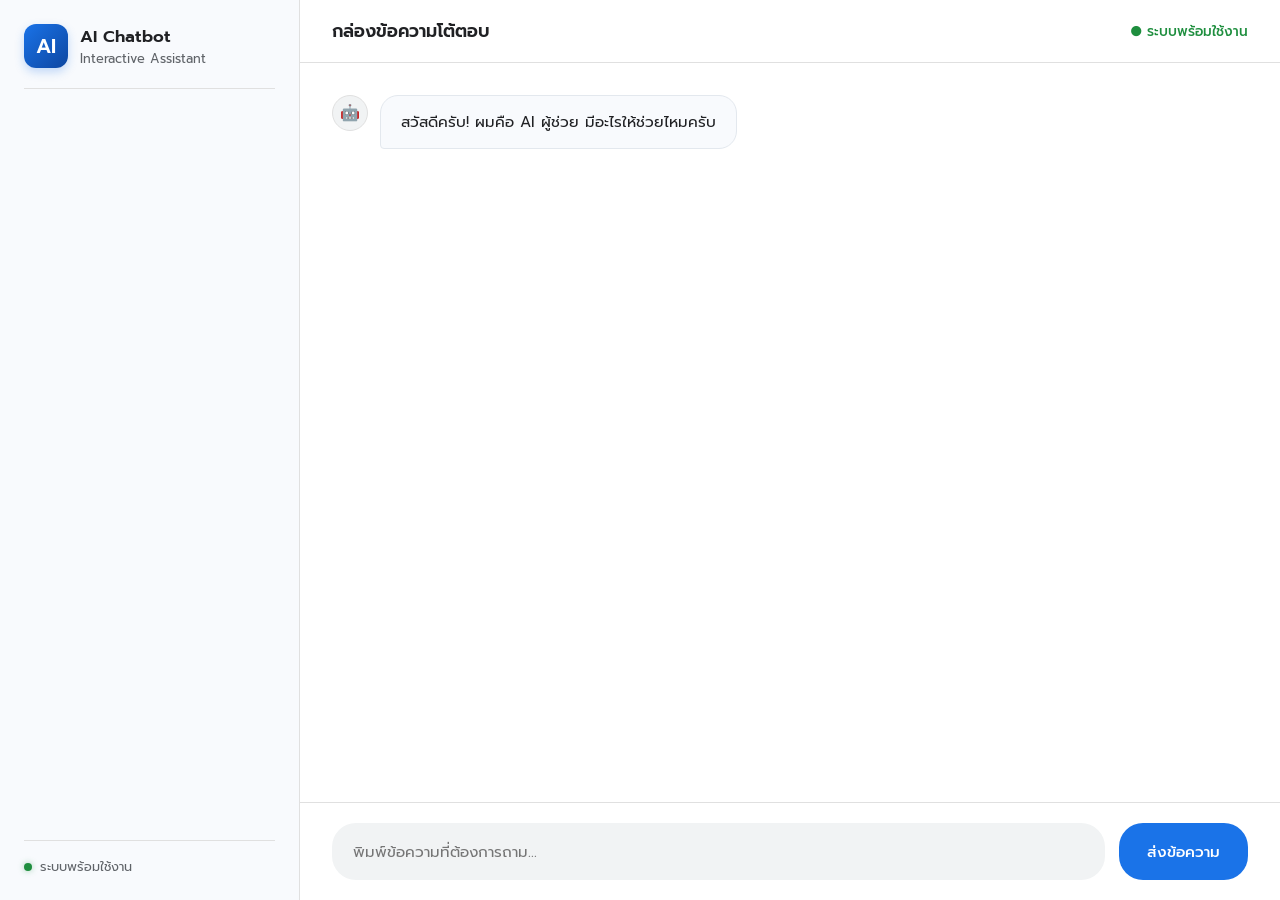
==== index.html @ 9428c5b2 "Initial chatbot project" ====
<!DOCTYPE html>
<html lang="th">
<head>
  <meta charset="UTF-8">
  <meta name="viewport" content="width=device-width, initial-scale=1.0">
  <title>AI Chatbot</title>
  <!-- Google Fonts: Prompt & Inter -->
  <link rel="preconnect" href="https://fonts.googleapis.com">
  <link rel="preconnect" href="https://fonts.gstatic.com" crossorigin>
  <link href="https://fonts.googleapis.com/css2?family=Inter:wght@400;500;600&family=Prompt:wght@300;400;500;600&display=swap" rel="stylesheet">
  
  <link rel="stylesheet" href="style.css">
</head>
<body>

  <div class="app-layout">
    
    <!-- Sidebar ฝั่งซ้าย: ข้อมูลระบบ -->
    <aside class="sidebar">
      <div>
        <div class="brand-section">
          <div class="brand-icon">AI</div>
          <div class="brand-info">
            <h2>AI Chatbot</h2>
            <p>Interactive Assistant</p>
          </div>
        </div>
      </div>

      <div class="system-status">
        <span class="status-dot"></span> ระบบพร้อมใช้งาน
      </div>
    </aside>

    <!-- ฝั่งขวา: ห้องแชทขนาดเต็มหน้าจอ -->
    <main class="chat-section">
      <div class="chat-header">
        <div class="chat-header-title">กล่องข้อความโต้ตอบ</div>
        <div style="font-size: 0.85rem; color: var(--success); font-weight: 500;">● ระบบพร้อมใช้งาน</div>
      </div>

      <div class="chat-body" id="chatContainer">
        <div class="msg-wrap bot">
          <div class="msg-avatar">🤖</div>
          <div class="msg-bubble">สวัสดีครับ! ผมคือ AI ผู้ช่วย มีอะไรให้ช่วยไหมครับ</div>
        </div>
      </div>

      <div class="chat-input-area">
        <div class="input-box">
          <input type="text" id="userInput" placeholder="พิมพ์ข้อความที่ต้องการถาม..." onkeydown="if(event.key==='Enter') sendMessage()">
        </div>
        <button class="send-btn" onclick="sendMessage()">ส่งข้อความ</button>
      </div>
    </main>

  </div>

  <script>
    const chatContainer = document.getElementById('chatContainer');
    const userInput = document.getElementById('userInput');

    // ตัวแปรเก็บประวัติการสนทนาสำหรับคุยต่อเนื่อง
    const conversationHistory = [];

    async function sendMessage() {
      const text = userInput.value.trim();
      if (!text) return;

      // 1. แสดงข้อความฝั่งผู้ใช้บนหน้าจอ
      chatContainer.innerHTML += `
        <div class="msg-wrap user">
          <div class="msg-avatar">👤</div>
          <div class="msg-bubble">${escapeHtml(text)}</div>
        </div>
      `;
      userInput.value = '';
      chatContainer.scrollTop = chatContainer.scrollHeight;

      // 2. แสดงสถานะกำลังคิด (Typing animation)
      const tempId = 'temp-' + Date.now();
      chatContainer.innerHTML += `
        <div class="msg-wrap bot" id="${tempId}">
          <div class="msg-avatar">🤖</div>
          <div class="msg-bubble typing-dots">
            <span></span><span></span><span></span>
          </div>
        </div>
      `;
      chatContainer.scrollTop = chatContainer.scrollHeight;

      try {
        // 3. ส่งคำถามล่าสุด พร้อมประวัติ 6 ข้อความล่าสุดไปยัง Backend
        const response = await fetch('http://localhost:10000/chat', {
          method: 'POST',
          headers: { 'Content-Type': 'application/json' },
          body: JSON.stringify({ 
            message: text,
            history: conversationHistory.slice(-6)
          })
        });

        const data = await response.json();
        const botElement = document.getElementById(tempId);
        if (botElement) {
          const bubble = botElement.querySelector('.msg-bubble');
          bubble.innerText = data.reply;
          bubble.classList.remove('typing-dots');
        }

        // 4. บันทึกบทสนทนาเข้าประวัติ เพื่อใช้เป็นบริบทในรอบถัดไป
        conversationHistory.push({ role: "user", text: text });
        conversationHistory.push({ role: "model", text: data.reply });

      } catch (error) {
        const botElement = document.getElementById(tempId);
        if (botElement) {
          const bubble = botElement.querySelector('.msg-bubble');
          bubble.innerText = "ขออภัยครับ ไม่สามารถเชื่อมต่อกับระบบ Backend ได้ กรุณาตรวจสอบว่าเปิดเซิร์ฟเวอร์ไว้หรือไม่";
          bubble.classList.remove('typing-dots');
        }
      }
      chatContainer.scrollTop = chatContainer.scrollHeight;
    }

    function escapeHtml(string) {
      return String(string).replace(/[&<>"']/g, function (s) {
        return {
          '&': '&amp;',
          '<': '&lt;',
          '>': '&gt;',
          '"': '&quot;',
          "'": '&#39;'
        }[s];
      });
    }
  </script>
</body>
</html>
---- style.css ----
:root {
  --primary: #1a73e8;
  --primary-hover: #1557b0;
  --primary-light: #e8f0fe;
  --bg-main: #ffffff;
  --text-main: #202124;
  --text-muted: #5f6368;
  --border-color: #e0e0e0;
  --success: #1e8e3e;
}

* {
  box-sizing: border-box;
  margin: 0;
  padding: 0;
  font-family: 'Prompt', 'Inter', sans-serif;
}

/* ตั้งค่าให้เต็มจอ 100% ไม่มีขอบว่าง */
html, body {
  width: 100%;
  height: 100%;
  overflow: hidden;
  background-color: var(--bg-main);
  color: var(--text-main);
}

.app-layout {
  width: 100vw;
  height: 100vh;
  display: flex;
  overflow: hidden;
}

/* Sidebar ฝั่งซ้าย ปรับให้กระชับและคลีนขึ้น */
.sidebar {
  width: 300px;
  background: #f8fafd;
  border-right: 1px solid var(--border-color);
  padding: 24px;
  display: flex;
  flex-direction: column;
  justify-content: space-between;
  flex-shrink: 0;
}

.brand-section {
  display: flex;
  align-items: center;
  gap: 12px;
  padding-bottom: 20px;
  border-bottom: 1px solid var(--border-color);
}

.brand-icon {
  width: 44px;
  height: 44px;
  background: linear-gradient(135deg, #1a73e8, #0d47a1);
  border-radius: 12px;
  display: flex;
  align-items: center;
  justify-content: center;
  color: white;
  font-size: 20px;
  font-weight: 600;
  box-shadow: 0 4px 10px rgba(26, 115, 232, 0.25);
}

.brand-info h2 {
  font-size: 1.05rem;
  font-weight: 600;
  color: var(--text-main);
}

.brand-info p {
  font-size: 0.8rem;
  color: var(--text-muted);
}

.section-title {
  font-size: 0.85rem;
  font-weight: 600;
  color: var(--text-muted);
  margin-bottom: 12px;
}

/* คำถามแนะนำ */
.quick-questions {
  display: flex;
  flex-direction: column;
  gap: 10px;
  margin-bottom: auto;
  margin-top: 24px;
}

.quick-btn {
  text-align: left;
  background: #ffffff;
  border: 1px solid #d2e3fc;
  color: var(--primary);
  padding: 12px 14px;
  border-radius: 10px;
  font-size: 0.88rem;
  cursor: pointer;
  transition: all 0.2s ease;
  line-height: 1.4;
  box-shadow: 0 1px 3px rgba(0,0,0,0.02);
}

.quick-btn:hover {
  background: var(--primary-light);
  border-color: var(--primary);
  transform: translateX(2px);
}

.system-status {
  padding-top: 16px;
  border-top: 1px solid var(--border-color);
  font-size: 0.8rem;
  color: var(--text-muted);
  display: flex;
  align-items: center;
  gap: 8px;
}

.status-dot {
  width: 8px;
  height: 8px;
  background-color: var(--success);
  border-radius: 50%;
  box-shadow: 0 0 6px rgba(30, 142, 62, 0.4);
}

/* ฝั่งขวา: ห้องแชทสนทนาเต็มหน้าจอ */
.chat-section {
  flex: 1;
  display: flex;
  flex-direction: column;
  background: #ffffff;
  height: 100vh;
}

.chat-header {
  padding: 18px 32px;
  border-bottom: 1px solid var(--border-color);
  display: flex;
  justify-content: space-between;
  align-items: center;
  background: #ffffff;
}

.chat-header-title {
  font-size: 1.1rem;
  font-weight: 600;
  color: var(--text-main);
}

.chat-body {
  flex: 1;
  padding: 32px;
  overflow-y: auto;
  display: flex;
  flex-direction: column;
  gap: 20px;
}

.msg-wrap {
  display: flex;
  gap: 12px;
  max-width: 75%;
}

.msg-wrap.user {
  align-self: flex-end;
  flex-direction: row-reverse;
}

.msg-wrap.bot {
  align-self: flex-start;
}

.msg-avatar {
  width: 36px;
  height: 36px;
  border-radius: 50%;
  display: flex;
  align-items: center;
  justify-content: center;
  font-size: 16px;
  flex-shrink: 0;
}

.user .msg-avatar {
  background: var(--primary);
  color: white;
}

.bot .msg-avatar {
  background: #f1f3f4;
  color: var(--text-main);
  border: 1px solid var(--border-color);
}

.msg-bubble {
  padding: 14px 20px;
  border-radius: 18px;
  font-size: 0.95rem;
  line-height: 1.6;
  white-space: pre-wrap;
  word-wrap: break-word;
}

.user .msg-bubble {
  background: var(--primary);
  color: white;
  border-bottom-right-radius: 4px;
}

.bot .msg-bubble {
  background: #f8fafd;
  color: var(--text-main);
  border: 1px solid #e3e8ee;
  border-bottom-left-radius: 4px;
}

/* แถบพิมพ์ข้อความด้านล่าง */
.chat-input-area {
  padding: 20px 32px;
  border-top: 1px solid var(--border-color);
  background: #ffffff;
  display: flex;
  gap: 14px;
}

.input-box {
  flex: 1;
  display: flex;
  background: #f1f3f4;
  border: 1px solid transparent;
  border-radius: 24px;
  padding: 6px 20px;
  align-items: center;
  transition: all 0.2s;
}

.input-box:focus-within {
  background: #ffffff;
  border-color: var(--primary);
  box-shadow: 0 0 0 2px rgba(26, 115, 232, 0.15);
}

.input-box input {
  flex: 1;
  border: none;
  background: transparent;
  outline: none;
  font-size: 0.95rem;
  padding: 10px 0;
}

.send-btn {
  background: var(--primary);
  color: white;
  border: none;
  border-radius: 24px;
  padding: 0 28px;
  font-size: 0.95rem;
  font-weight: 500;
  cursor: pointer;
  transition: background 0.2s;
}

.send-btn:hover {
  background: var(--primary-hover);
}

/* จุดกำลังพิมพ์ */
.typing-dots span {
  display: inline-block;
  width: 6px;
  height: 6px;
  background: #9aa0a6;
  border-radius: 50%;
  margin-right: 4px;
  animation: blink 1.4s infinite both;
}
.typing-dots span:nth-child(2) { animation-delay: .2s; }
.typing-dots span:nth-child(3) { animation-delay: .4s; }

@keyframes blink {
  0% { opacity: .2; }
  20% { opacity: 1; }
  100% { opacity: .2; }
}
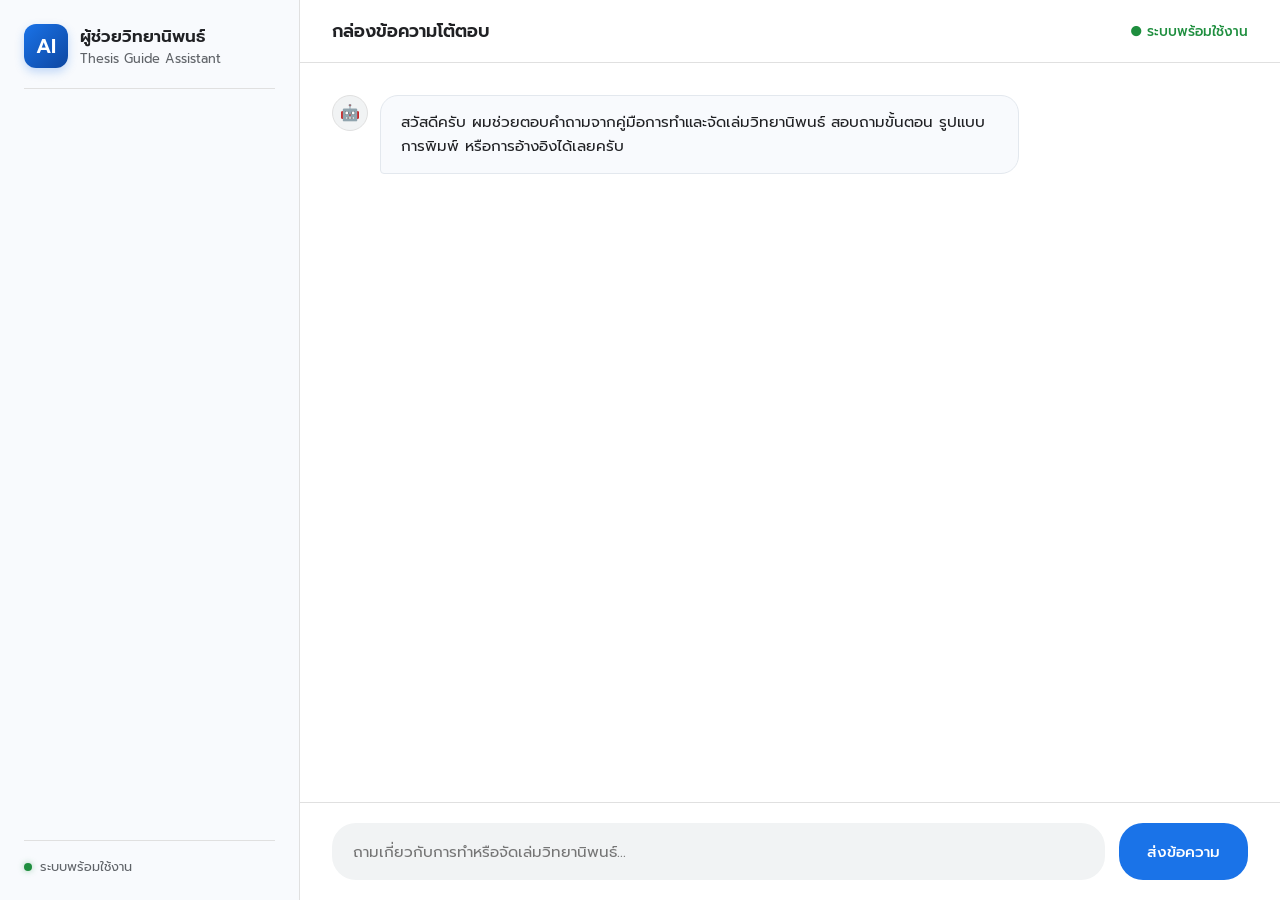
==== commit 1d460f94: "Add thesis guide dataset and retrieval" ====
--- a/index.html
+++ b/index.html
@@ -3,7 +3,7 @@
 <head>
   <meta charset="UTF-8">
   <meta name="viewport" content="width=device-width, initial-scale=1.0">
-  <title>AI Chatbot</title>
+  <title>ผู้ช่วยจัดทำวิทยานิพนธ์</title>
   <!-- Google Fonts: Prompt & Inter -->
   <link rel="preconnect" href="https://fonts.googleapis.com">
   <link rel="preconnect" href="https://fonts.gstatic.com" crossorigin>
@@ -21,8 +21,8 @@
         <div class="brand-section">
           <div class="brand-icon">AI</div>
           <div class="brand-info">
-            <h2>AI Chatbot</h2>
-            <p>Interactive Assistant</p>
+            <h2>ผู้ช่วยวิทยานิพนธ์</h2>
+            <p>Thesis Guide Assistant</p>
           </div>
         </div>
       </div>
@@ -42,13 +42,13 @@
       <div class="chat-body" id="chatContainer">
         <div class="msg-wrap bot">
           <div class="msg-avatar">🤖</div>
-          <div class="msg-bubble">สวัสดีครับ! ผมคือ AI ผู้ช่วย มีอะไรให้ช่วยไหมครับ</div>
+          <div class="msg-bubble">สวัสดีครับ ผมช่วยตอบคำถามจากคู่มือการทำและจัดเล่มวิทยานิพนธ์ สอบถามขั้นตอน รูปแบบการพิมพ์ หรือการอ้างอิงได้เลยครับ</div>
         </div>
       </div>
 
       <div class="chat-input-area">
         <div class="input-box">
-          <input type="text" id="userInput" placeholder="พิมพ์ข้อความที่ต้องการถาม..." onkeydown="if(event.key==='Enter') sendMessage()">
+          <input type="text" id="userInput" placeholder="ถามเกี่ยวกับการทำหรือจัดเล่มวิทยานิพนธ์..." onkeydown="if(event.key==='Enter') sendMessage()">
         </div>
         <button class="send-btn" onclick="sendMessage()">ส่งข้อความ</button>
       </div>
